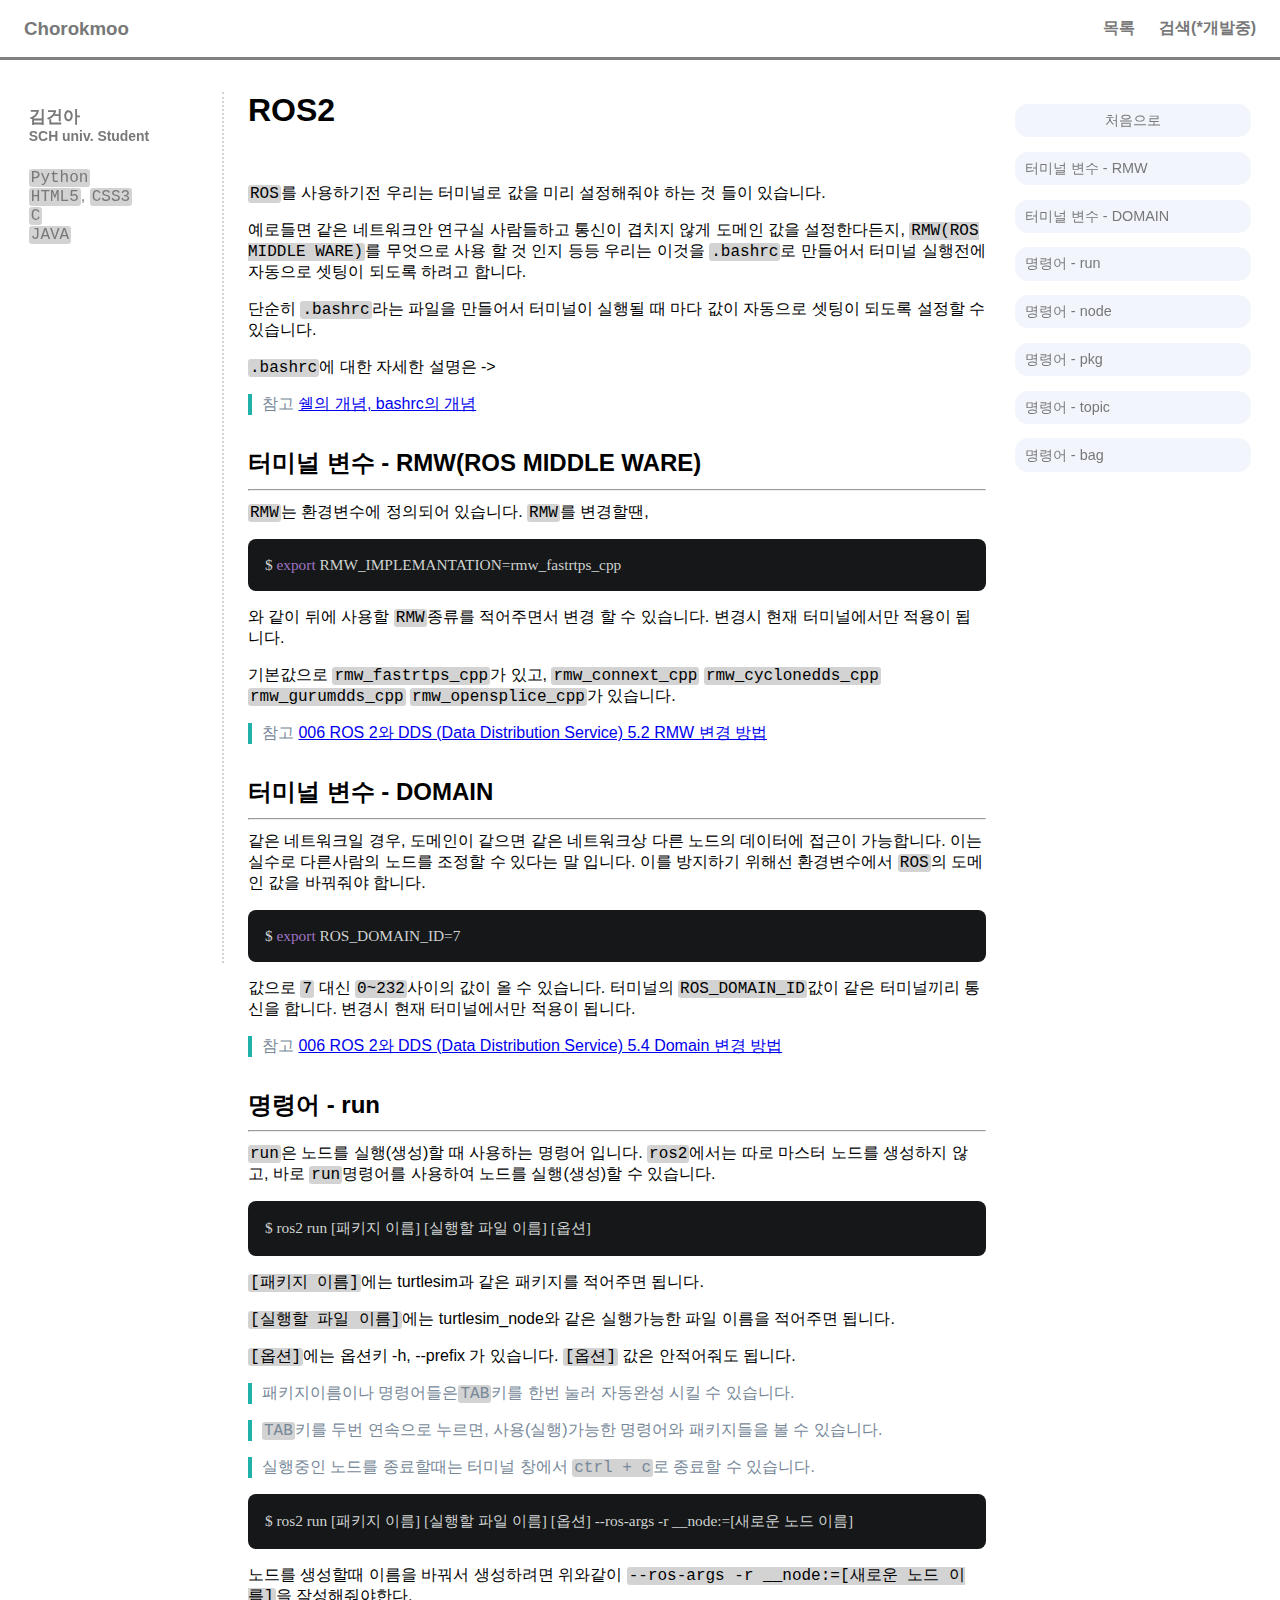
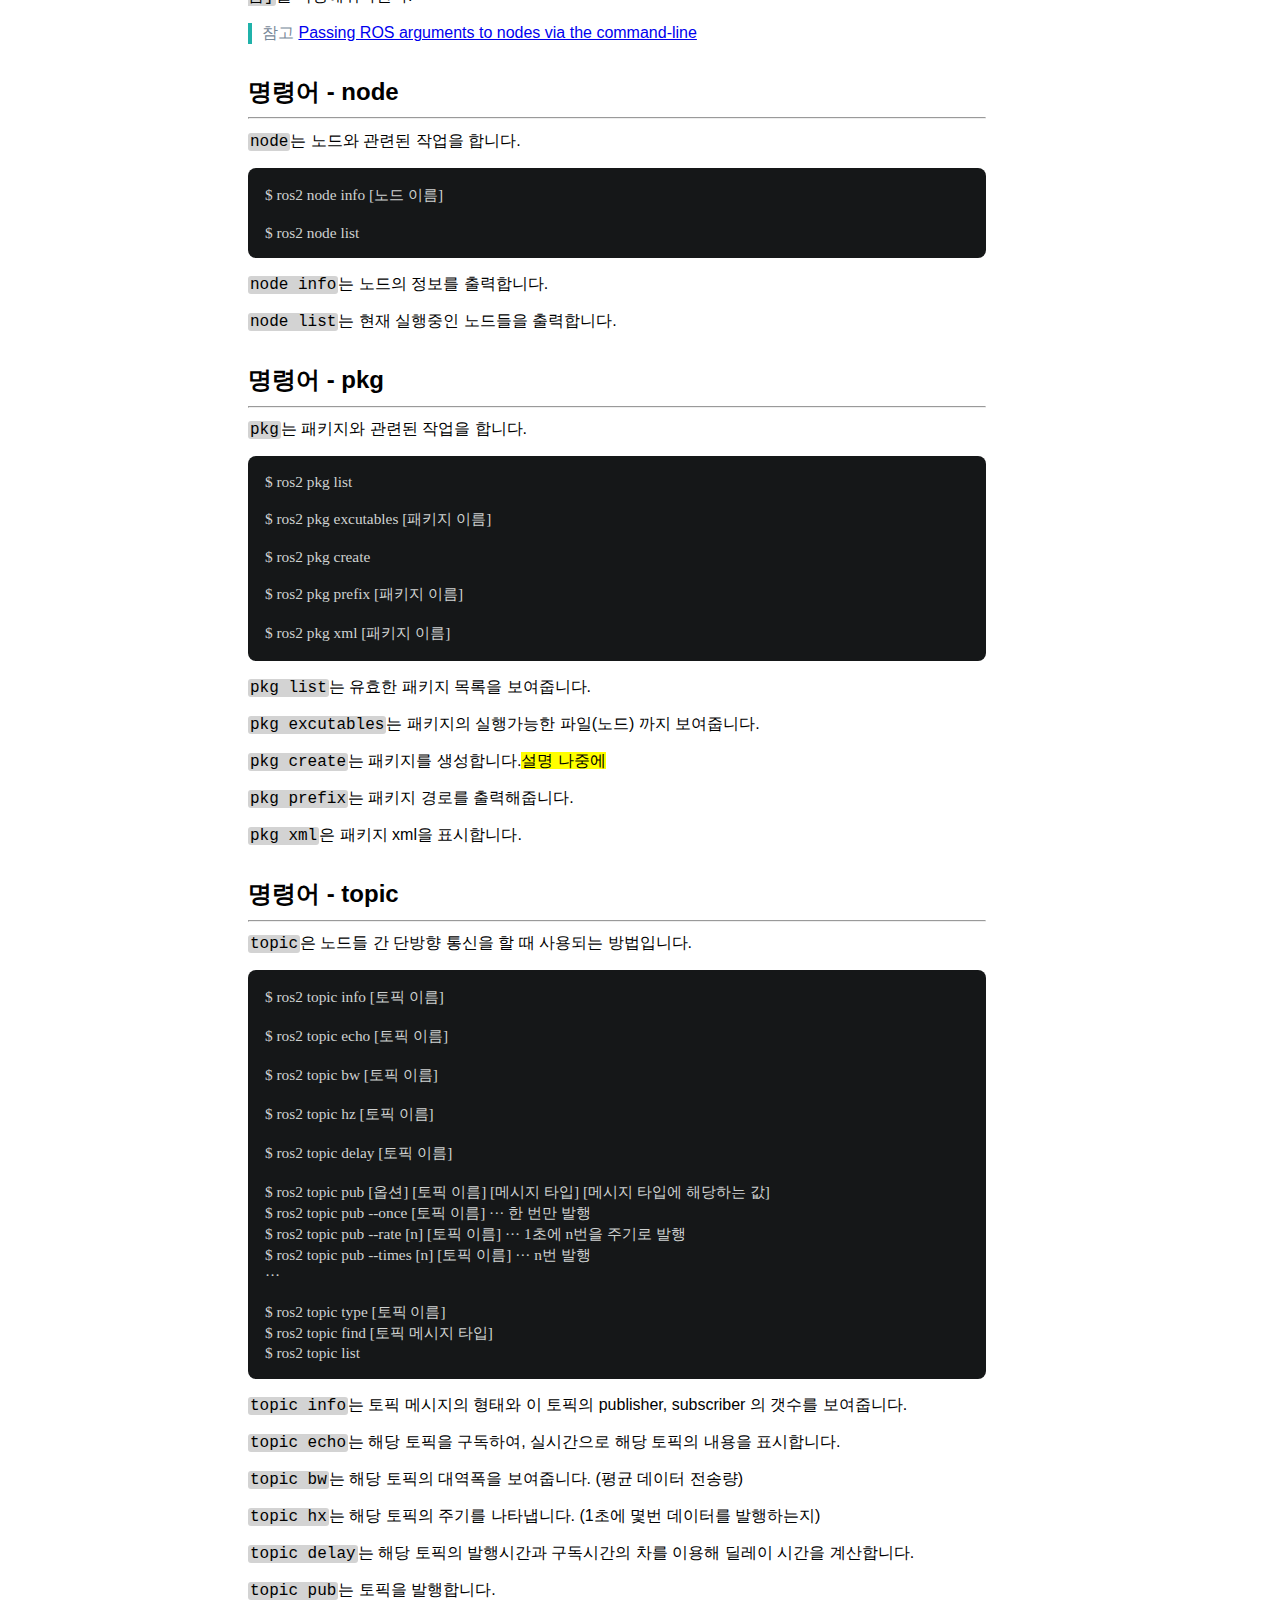
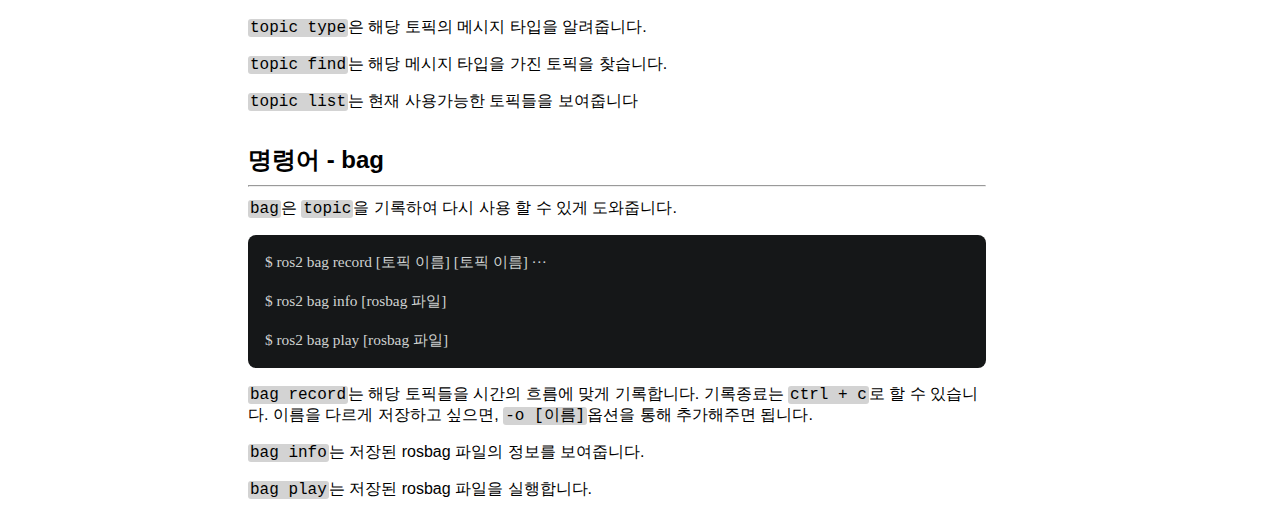
==== ros2.html @ 8f4de49c "Add files via upload" ====
<!DOCTYPE html>
<html lang="ko">
<head>
    <meta charset="UTF-8">
    <meta http-equiv="X-UA-Compatible" content="IE=edge">
    <meta name="viewport" content="width=device-width, initial-scale=1.0">
    <link rel="stylesheet" href="positioning.css" type="text/css">
    <link rel="stylesheet" href="styling.css" type="text/css">
    <link rel="stylesheet" href="code.css" type="text/css">
    <link rel="stylesheet" href="animation.css" type="text/css">
    <link rel="stylesheet" href="test.css" type="text/css">
    <title>초록무의 코딩연습 - ros2 명령어</title>
</head>
<body>
    <div id="top">
        <div id="title"><h3>Chorokmoo</h3></div>
        <div id="nav_things">
            <h4>목록</h4>
            <h4>검색(*개발중)</h4>
        </div>
    </div>
    <div id="center">
        <div id="info">
            <div id="info_card">
                <div>
                    <h5>김건아</h5>
                    <h6>SCH univ. Student</h6>
                    <br>
                </div>
                <div>
                    <p><code>Python</code></p>
                    <p><code>HTML5</code>, <code>CSS3</code></p>
                    <p><code>C</code></p>
                    <p><code>JAVA</code></p>
                </div>
            </div>
        </div>
        <div id="center_m">
            <div id="main">
                <header class="section">
                    <h1>ROS2</h1>
                    <p><code>ROS</code>를 사용하기전 우리는 터미널로 값을 미리 설정해줘야 하는 것 들이 있습니다.</p>
                    <p>예로들면 같은 네트워크안 연구실 사람들하고 통신이 겹치지 않게 도메인 값을 설정한다든지, <code>RMW(ROS MIDDLE WARE)</code>를 무엇으로 사용 할 것 인지 등등 우리는 이것을 <code>.bashrc</code>로 만들어서 터미널 실행전에 자동으로 셋팅이 되도록 하려고 합니다.</p>
                    <p>단순히 <code>.bashrc</code>라는 파일을 만들어서 터미널이 실행될 때 마다 값이 자동으로 셋팅이 되도록 설정할 수 있습니다.</p>
                    <p><code>.bashrc</code>에 대한 자세한 설명은 -> <blockquote>참고 <a href="https://dohk.tistory.com/191" target="_blank">쉘의 개념, bashrc의 개념</a></blockquote></p>
                </header>
                <div id="section_1" class="section">
                    <h2>터미널 변수 - RMW(ROS MIDDLE WARE)</h2>
                    <hr>
                    <p><code>RMW</code>는 환경변수에 정의되어 있습니다. <code>RMW</code>를 변경할땐,</p>
                    <pre><code class="hljs" style="background:#151718;border-radius:8px">$ <span class="hljs-built_in">export</span> RMW_IMPLEMANTATION=rmw_fastrtps_cpp</code></pre>
                    <p>와 같이 뒤에 사용할 <code>RMW</code>종류를 적어주면서 변경 할 수 있습니다. 변경시 현재 터미널에서만 적용이 됩니다.</p>
                    <p>기본값으로 <code>rmw_fastrtps_cpp</code>가 있고, <code>rmw_connext_cpp</code> <code>rmw_cyclonedds_cpp</code> <code>rmw_gurumdds_cpp</code> <code>rmw_opensplice_cpp</code>가 있습니다.</p>
                    <blockquote>참고 <a href="https://cafe.naver.com/openrt/24031" target="_blank">006 ROS 2와 DDS (Data Distribution Service) 5.2 RMW 변경 방법</a></blockquote>
                </div>
                <div id="section_2" class="section">
                    <h2>터미널 변수 - DOMAIN</h2>
                    <hr>
                    <p>같은 네트워크일 경우, 도메인이 같으면 같은 네트워크상 다른 노드의 데이터에 접근이 가능합니다. 이는 실수로 다른사람의 노드를 조정할 수 있다는 말 입니다. 이를 방지하기 위해선 환경변수에서 <code>ROS</code>의 도메인 값을 바꿔줘야 합니다.</p>
                    <pre><code class="hljs" style="background:#151718;border-radius:8px">$ <span class="hljs-built_in">export</span> ROS_DOMAIN_ID=7</code></pre>
                    <p>값으로 <code>7</code> 대신 <code>0~232</code>사이의 값이 올 수 있습니다. 터미널의 <code>ROS_DOMAIN_ID</code>값이 같은 터미널끼리 통신을 합니다. 변경시 현재 터미널에서만 적용이 됩니다.</p>
                    <blockquote>참고 <a href="https://cafe.naver.com/openrt/24031" target="_blank">006 ROS 2와 DDS (Data Distribution Service) 5.4 Domain 변경 방법</a></blockquote>
                </div>
                <div id="section_3" class="section">
                    <h2>명령어 - run</h2>
                    <hr>
                    <p><code>run</code>은 노드를 실행(생성)할 때 사용하는 명령어 입니다. <code>ros2</code>에서는 따로 마스터 노드를 생성하지 않고, 바로 <code>run</code>명령어를 사용하여 노드를 실행(생성)할 수 있습니다.</p>
                    <pre><code class="hljs" style="background:#151718;border-radius:8px">$ ros2 run [패키지 이름] [실행할 파일 이름] [옵션]</code></pre>
                    <p><code>[패키지 이름]</code>에는 turtlesim과 같은 패키지를 적어주면 됩니다.</p>
                    <p><code>[실행할 파일 이름]</code>에는 turtlesim_node와 같은 실행가능한 파일 이름을 적어주면 됩니다.</p>
                    <p><code>[옵션]</code>에는 옵션키 -h, --prefix 가 있습니다. <code>[옵션]</code> 값은 안적어줘도 됩니다.</p>
                    <blockquote>패키지이름이나 명령어들은<code>TAB</code>키를 한번 눌러 자동완성 시킬 수 있습니다.</blockquote>
                    <blockquote><code>TAB</code>키를 두번 연속으로 누르면, 사용(실행)가능한 명령어와 패키지들을 볼 수 있습니다.</blockquote>
                    <blockquote>실행중인 노드를 종료할때는 터미널 창에서 <code>ctrl + c</code>로 종료할 수 있습니다.</blockquote>
                    <pre><code class="hljs" style="background:#151718;border-radius:8px">$ ros2 run [패키지 이름] [실행할 파일 이름] [옵션] --ros-args -r __node:=[새로운 노드 이름]</code></pre>
                    <p>노드를 생성할때 이름을 바꿔서 생성하려면 위와같이 <code>--ros-args -r __node:=[새로운 노드 이름]</code>을 작성해줘야한다.</p>
                    <blockquote>참고 <a href="https://docs.ros.org/en/foxy/How-To-Guides/Node-arguments.html">Passing ROS arguments to nodes via the command-line</a></blockquote>
                </div>
                <div id="section_4" class="section">
                    <h2>명령어 - node</h2>
                    <hr>
                    <p><code>node</code>는 노드와 관련된 작업을 합니다.</p>
                    <pre><code class="hljs" style="background:#151718;border-radius:8px">$ ros2 node info [노드 이름]

$ ros2 node list</code></pre>
                    <p><code>node info</code>는 노드의 정보를 출력합니다.</p>
                    <p><code>node list</code>는 현재 실행중인 노드들을 출력합니다.</p>
                </div>
                <div id="section_5" class="section">
                    <h2>명령어 - pkg</h2>
                    <hr>
                    <p><code>pkg</code>는 패키지와 관련된 작업을 합니다.</p>
                    <pre><code class="hljs" style="background:#151718;border-radius:8px">$ ros2 pkg list

$ ros2 pkg excutables [패키지 이름]
                        
$ ros2 pkg create
                        
$ ros2 pkg prefix [패키지 이름]
                        
$ ros2 pkg xml [패키지 이름]</code></pre>
                    <p><code>pkg list</code>는 유효한 패키지 목록을 보여줍니다.</p>
                    <p><code>pkg excutables</code>는 패키지의 실행가능한 파일(노드) 까지 보여줍니다.</p>
                    <p><code>pkg create</code>는 패키지를 생성합니다.<mark>설명 나중에</mark></p>
                    <p><code>pkg prefix</code>는 패키지 경로를 출력해줍니다.</p>
                    <p><code>pkg xml</code>은 패키지 xml을 표시합니다.</p>
                </div>
                <div id="section_6" class="section">
                    <h2>명령어 - topic</h2>
                    <hr>
                    <p><code>topic</code>은 노드들 간 단방향 통신을 할 때 사용되는 방법입니다.</p>
                    <pre><code class="hljs" style="background:#151718;border-radius:8px">$ ros2 topic info [토픽 이름]

$ ros2 topic echo [토픽 이름]

$ ros2 topic bw [토픽 이름]

$ ros2 topic hz [토픽 이름]

$ ros2 topic delay [토픽 이름]

$ ros2 topic pub [옵션] [토픽 이름] [메시지 타입] [메시지 타입에 해당하는 값]
$ ros2 topic pub --once [토픽 이름] ··· 한 번만 발행
$ ros2 topic pub --rate [n] [토픽 이름] ··· 1초에 n번을 주기로 발행
$ ros2 topic pub --times [n] [토픽 이름] ··· n번 발행
···

$ ros2 topic type [토픽 이름]
$ ros2 topic find [토픽 메시지 타입]
$ ros2 topic list
</code></pre>
                    <p><code>topic info</code>는 토픽 메시지의 형태와 이 토픽의 publisher, subscriber 의 갯수를 보여줍니다.</p>
                    <p><code>topic echo</code>는 해당 토픽을 구독하여, 실시간으로 해당 토픽의 내용을 표시합니다.</p>
                    <p><code>topic bw</code>는 해당 토픽의 대역폭을 보여줍니다. (평균 데이터 전송량)</p>
                    <p><code>topic hx</code>는 해당 토픽의 주기를 나타냅니다. (1초에 몇번 데이터를 발행하는지)</p>
                    <p><code>topic delay</code>는 해당 토픽의 발행시간과 구독시간의 차를 이용해 딜레이 시간을 계산합니다.</p>
                    <p><code>topic pub</code>는 토픽을 발행합니다.</p>
                    <p><code>topic type</code>은 해당 토픽의 메시지 타입을 알려줍니다.</p>
                    <p><code>topic find</code>는 해당 메시지 타입을 가진 토픽을 찾습니다.</p>
                    <p><code>topic list</code>는 현재 사용가능한 토픽들을 보여줍니다</p>

                </div>
                <div id="section_7" class="section">
                    <h2>명령어 - bag</h2>
                    <hr>
                    <p><code>bag</code>은 <code>topic</code>을 기록하여 다시 사용 할 수 있게 도와줍니다.</p>
                    <pre><code class="hljs" style="background:#151718;border-radius:8px">$ ros2 bag record [토픽 이름] [토픽 이름] ···

$ ros2 bag info [rosbag 파일]

$ ros2 bag play [rosbag 파일]</code></pre>
                    <p><code>bag record</code>는 해당 토픽들을 시간의 흐름에 맞게 기록합니다. 기록종료는 <code>ctrl + c</code>로 할 수 있습니다. 이름을 다르게 저장하고 싶으면, <code>-o [이름]</code>옵션을 통해 추가해주면 됩니다.</p>
                    <p><code>bag info</code>는 저장된 rosbag 파일의 정보를 보여줍니다.</p>
                    <p><code>bag play</code>는 저장된 rosbag 파일을 실행합니다.</p>
                </div>
            </div>
            <div id="nav_list">
                <div class="section_nav">
                    <a href="#main">처음으로 </a>
                    <a href="#section_1">터미널 변수 - RMW</a>
                    <a href="#section_2">터미널 변수 - DOMAIN</a>
                    <a href="#section_3">명령어 -  run</a>
                    <a href="#section_4">명령어 -  node</a>
                    <a href="#section_5">명령어 -  pkg</a>
                    <a href="#section_6">명령어 - topic</a>
                    <a href="#section_7">명령어 - bag</a>
                </div>
            </div>
        </div>
    </div>
</body>
</html>
---- positioning.css ----
*{
    margin: 0;
    padding: 0;
    box-sizing: border-box;
}
html, body{
    width: 100%;
    height: 100%;
}


/* 포지셔닝, 사이즈조정 -- #top */
#top{
    width: 100%;
    height: 60px;
    max-width: 1440px;

    margin: 0 auto;
    padding: 0 1.5em;

    border-bottom: 0.2em solid gray;

    display: flex;
    flex-direction: row;
    justify-content: space-between;
    align-items: center;
}

#title, #nav_things{
    display: flex;
    flex-direction: row;
    justify-content: space-between;
}
#nav_things > h4{
    margin-left: 1.5em;
}

/* 포지셔닝, 사이즈조정 -- #center */
#center{
    width: 100%;
    height: auto;
    max-width: 1440px;
    min-height: calc(100vh - 60px);

    margin: 2em auto;

    display: flex;
    flex-direction: row;
    justify-content: space-between;
    align-items: flex-start;
}
@media screen and (max-width:1120px){
    #center{
        flex-direction: column;
        justify-content: start;
        align-items: stretch;

        margin-top: 1em;
    }
}

#info, #nav_list{
    position: -webkit-sticky;
    position: sticky;
    top: calc(60px - 2em);
}
#info{
    width: 15%;
    height: calc(100vh - 2em + 0.2em);
    min-width: 200px;

    margin-left: 1.5em;

    border-right: 2px dotted lightgray;
}
#info_card{
    width: auto;
    padding: 0.75em 0.3em;
}
#info_card > h5, #info_card > hr{
    margin-bottom: 0.5em;
}
@media screen and (max-width:1120px){
    #info{
        width: calc(100% - 3em);
        height: auto;
        min-width: none;
    
        margin: 0 1.5em;

        border-right: none;
        border-bottom: 2px dotted lightgray;

        position: static;
        top: none;
    }
    #info_card{
        display: flex;
        flex-direction: row;
        justify-items:self-start;

        padding-bottom: 1.7em;
    }
    #info_card > div{
        margin-right: 2em;
    }
}


#center_m{
    width: 85%;
    height: auto;

    margin: 0 1.5em;

    display: flex;
    flex-direction: row;
    justify-content: space-between;
    align-items: flex-start;
}
@media screen and (max-width:1120px){
    #center_m{
        width: calc(100% - 3em);
    }
}
@media screen and (max-width:880px){
    #center_m{
        flex-direction: column-reverse;
        justify-content: start;
        align-items: stretch;
    }
}
#main{
    width: 75%;
    height: auto;
    min-height: 700px;

    margin-right: 1.5em;
}
@media screen and (max-width:1120px){
    #main{
        padding-top: 2em;
    }
}
@media screen and (max-width:880px){
    #main{
        width: 100%;
        margin: 0;
    }
}
#nav_list{
    width: 25%;
    height: auto;
    min-width: 200px;
}
@media screen and (max-width:1120px){
    #nav_list{
        margin-top: 2em;
    }
}
@media screen and (max-width:880px){
    #nav_list{
        width: 100%;

        margin-top: 0.7em;

        position: static;
        top: none;
    }
}

.section_nav{
    width: 100%;
    height: auto;
    max-height: calc(100vh - 2em + 0.3em);
    
    padding: 0.75em 0.3em;
    
    display: flex;
    flex-direction: column;
    justify-content: flex-start;
}
.section_nav > a{
    margin-top: 1em;
    padding: 0.5em 0.7em;
}
.section_nav > a:first-child{
    margin-top: 0;
}
---- styling.css ----
html{
    font-size: 16px;
    font-family: -apple-system,BlinkMacSystemFont,"Roboto","Segoe UI","Helvetica Neue","Lucida Grande",Arial,sans-serif;
    scroll-behavior: smooth;
}
/* 글씨 색상*/
#info_card > div, #top, #nav_list > div > a{
    color: rgb(120, 120, 120);
}

/* 소스코드 스타일 - (Seti) designed by "Codye" */
pre > code.hljs{
    padding: 1.1em;
    font-family: 'Menlo';
    font-size: 1.2vw; /* 임시방편, code 내용이 overflow 되면 box width 비율 계산에 이상 생김 -> 현재 overflow 안되게만 임시 조치 한 상태임*/
    overflow: auto;
}
@media screen and (max-width:1120px){
    pre > code.hljs{
        font-size: 1.5vw;
    }
}
@media screen and (max-width:880px){
    pre > code.hljs{
        font-size: 2.3vw;
    }
}

/* 프로필(info) 디자인 */
#info_card > div{
    color: rgb(120, 120, 120);
    font-size: 1.3em;
}
#info_card > div > p{
    font-size: 16px;
}


/* 네비게이션(앵커) 디자인 */
.section_nav{
    overflow-y: auto;
    
    border-radius: 15px;
}
.section_nav > a{
    border-radius: 13px;

    text-decoration: none;
    font-weight: 450;
    font-size: 0.9em;
    color: black;
    background-color: rgb(242, 246, 252);
}
.section_nav > a:first-child{
    text-align: center;
}



/* 블럭 디테일 디자인 */
#main > header, #main > div{
    width: 100%;
    height: auto;

    padding-top: 1em;
    overflow: auto; /* 자식요소 마진값 부모블록 범위 인정 */
}
#main > header:first-child{
    padding-top: 0;
}

header > h1{
    margin-bottom: 1.7em;
}
.section > h2{
    margin-bottom: 0.4em;
}
.section > hr{
    margin-bottom: 0.7em;
}
.section > p, .section > pre{
    margin-bottom: 1em;
}
.section > blockquote{
    margin-bottom: 1em;
    padding-left: 10px;
    border-left: 4px solid lightseagreen;
    color: lightslategray;
}
blockquote > code, p > code{
    background-color: lightgray;
    border-radius: 3px;
    padding: 0 2px;
}
---- code.css ----
.hljs{
    display:block;
    color:#CFD2D1;
    padding:0.5em;
}

.hljs-function{color:#56B5DB;}
.hljs-quote{color:#41535C;}
.hljs-section{color:#56B5DB;}
.hljs-builtin-name{color: #A074C4;}
.hljs-type{color:#56B5DB;}
.hljs-string{color:#8DDEFE;}
.hljs-keyword{color:#E6CD69;}
.hljs-template-variable{color:#3A9991;}
.hljs-regexp{color:#3A9991;}
.hljs-number{color: #CD4045;}
.hljs-strong{font-weight:bold;}
.hljs-deletion{color:#3A9991;}
.hljs-name{color:#3A9991;}
.hljs-attribute{color:#3A9991;}
.hljs-comment{color:#41535C;}
.hljs-addition{color:#8DDEFE;}
.hljs-params{color:#56B5DB;}
.hljs-selector-id{color:#3A9991;}
.hljs-emphasis{font-style:italic;}
.hljs-selector-tag{color:#E6CD69;}
.hljs-selector-class{color:#3A9991;}
.hljs-symbol{color:#8DDEFE;}
.hljs-literal{color: #A074C4;}
.hljs-class{color:#56B5DB;}
.hljs-variable{color:#3A9991;}
.hljs-meta{color:#149b93;}
.hljs-link{color:#3A9991;}
.hljs-built_in{color: #A074C4;}
.hljs-bullet{color:#8DDEFE;}
.hljs-title{color:#56B5DB;}
.hljs-tag{color:#3A9991;}
---- animation.css ----
#top{
    animation-name: rainbow_power_border;
    animation-duration: 4s;
    animation-iteration-count: infinite;
    animation-timing-function: linear;
}

@keyframes rainbow_power_border {
    from{border-color: rgb(250, 125, 125);}
    15%{border-color: rgb(255, 204, 110);}
    30%{border-color: rgb(240, 240, 111);}
    45%{border-color: rgb(118, 235, 118);}
    60%{border-color: rgb(134, 134, 255);}
    75%{border-color: rgb(106, 106, 209);}
    90%{border-color: rgb(175, 94, 175);}
    to{border-color: rgb(250, 125, 125);}
}

#info_card > div h5:hover,
#info_card > div h6:hover,
#info_card > div > p code:hover,
#top h3:hover,
#top > div h4:hover,
#nav_list > div > a:hover{
    color: rgb(45, 45, 45);
}

/* 미완성
#nav_list > div > a:hover{
    animation-name: select;
    animation-duration: 0.3s;
    animation-timing-function: ease-out;
}

@keyframes select {
    from{color: rgb(120, 120, 120);}
    to{color: rgb(45, 45, 45);}
}
*/
---- test.css ----
/*
#top{
    background-color: yellowgreen;
}
#info{
    background-color: purple;
}
#main{
    background-color: lightpink;
}
#nav_list{
    background-color: lightsalmon;
}
*/
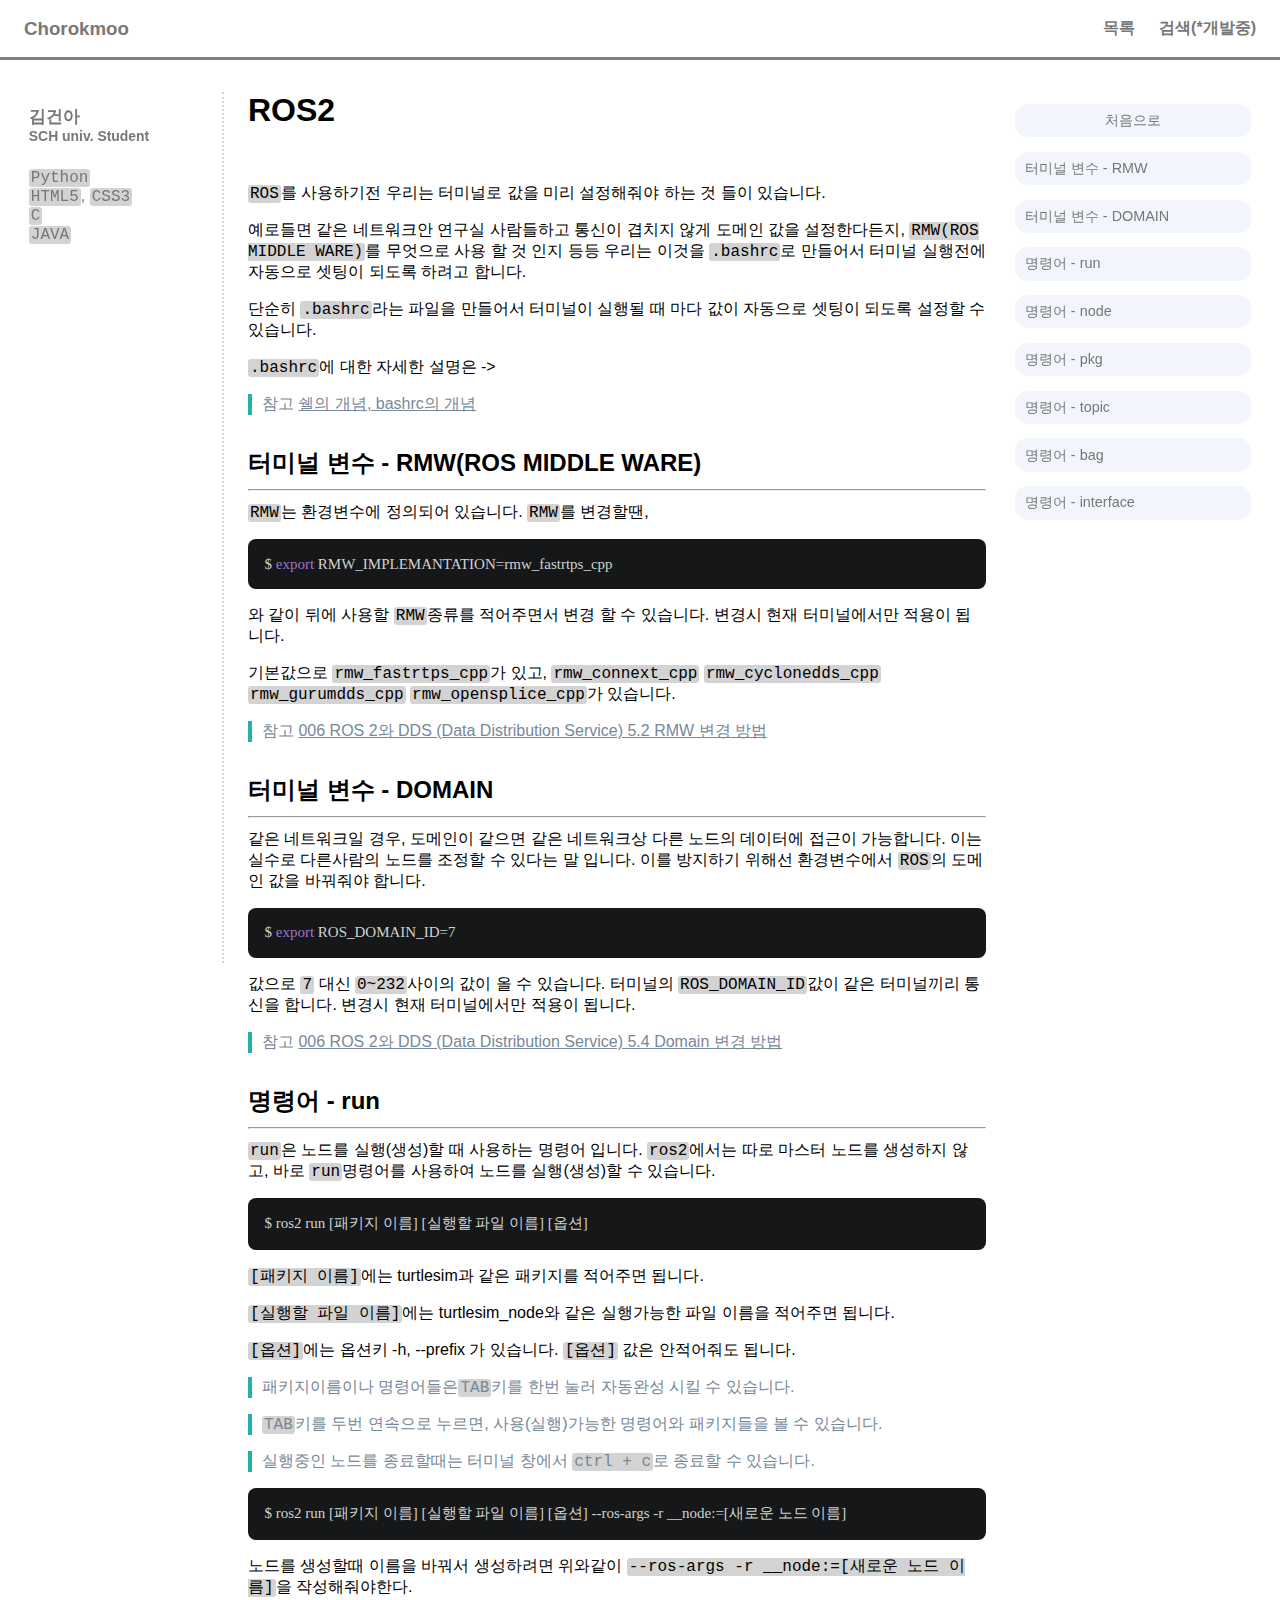
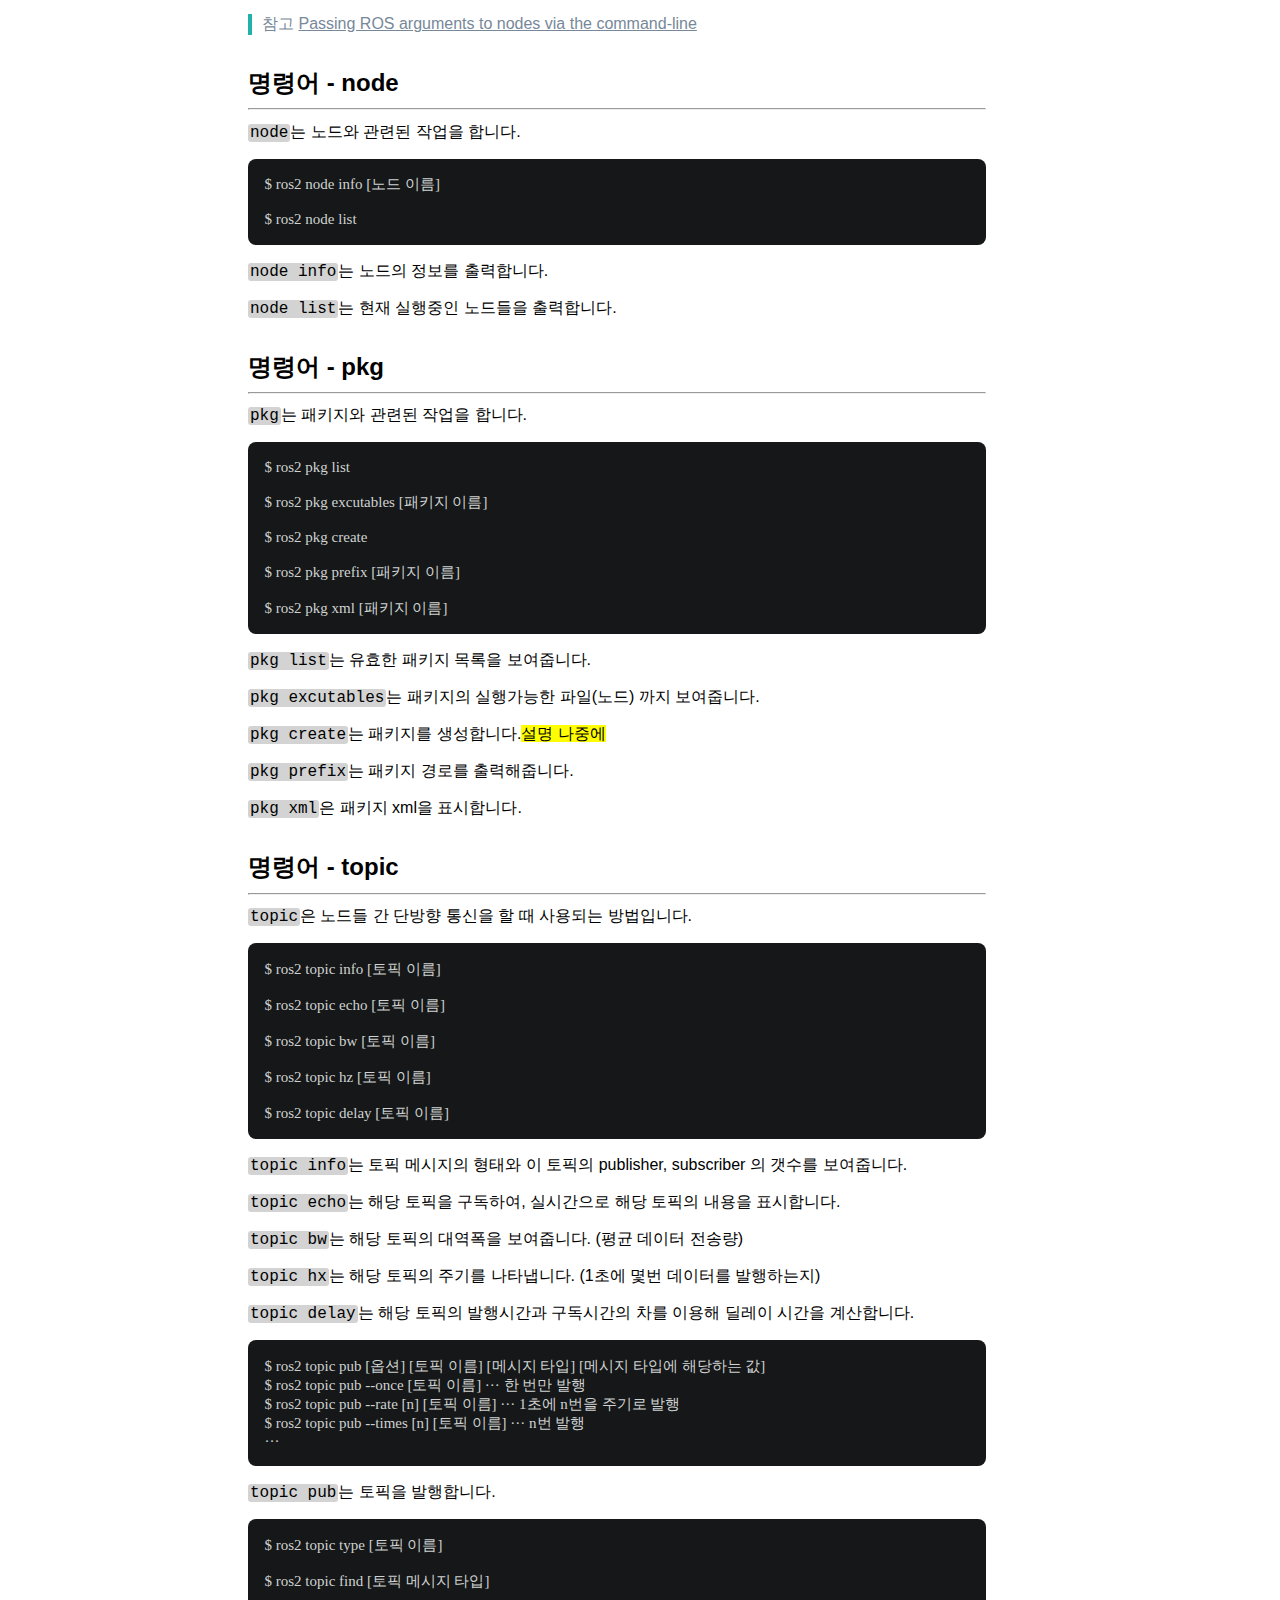
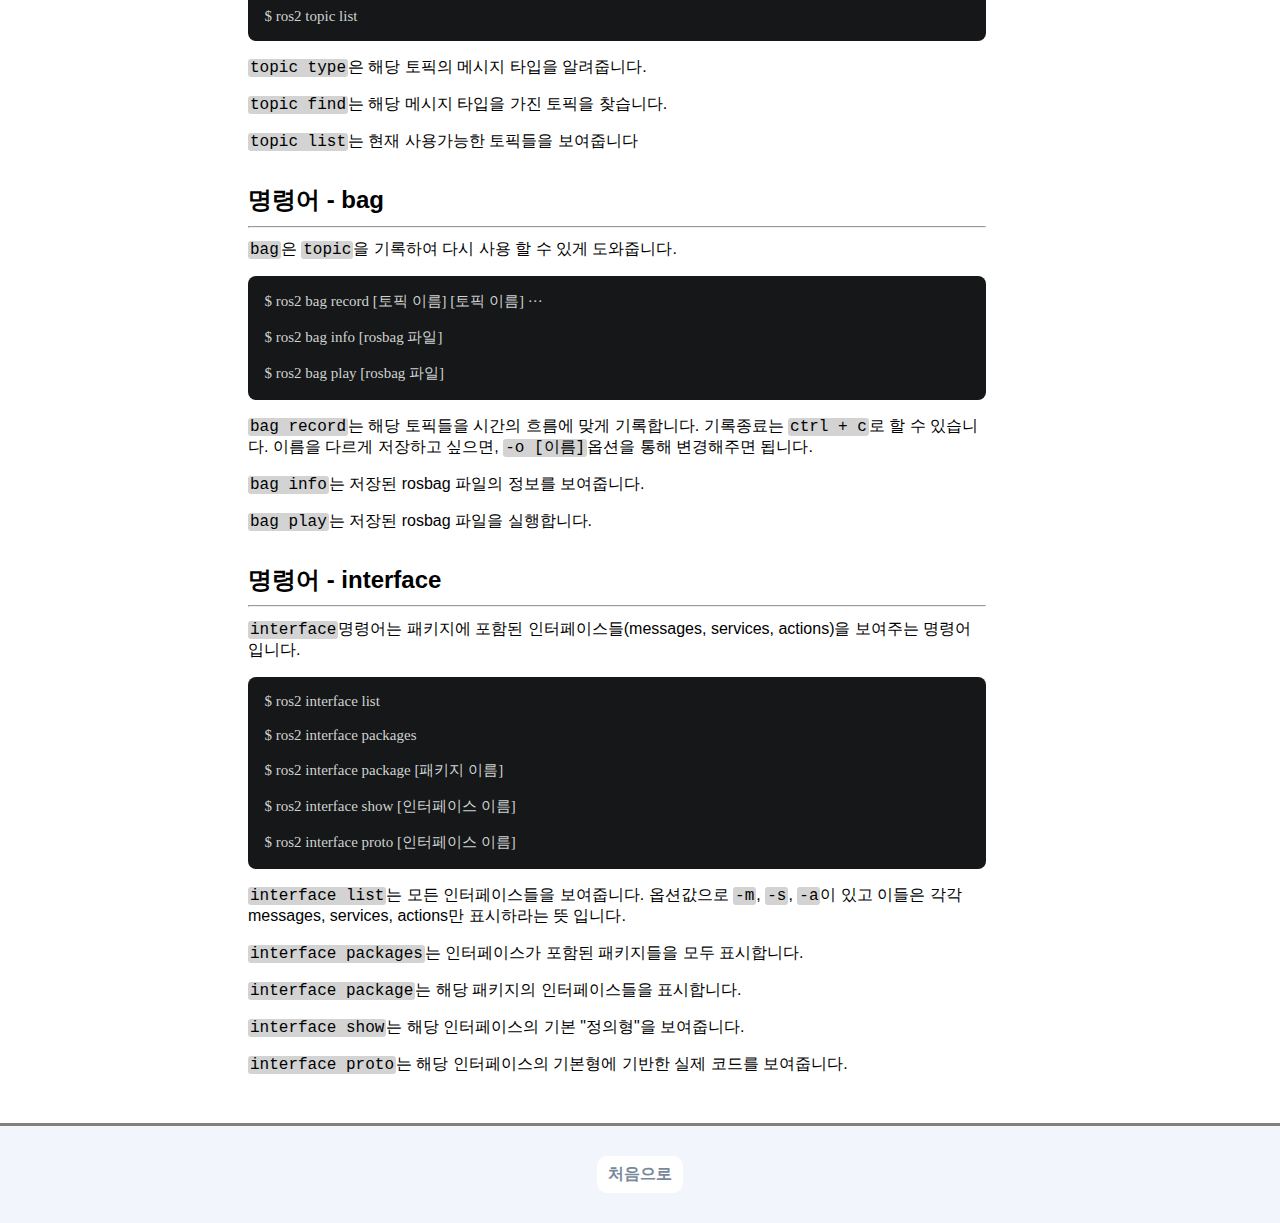
==== commit f30130fd: "Add files via upload" ====
--- a/ros2.html
+++ b/ros2.html
@@ -117,24 +117,23 @@
 
 $ ros2 topic hz [토픽 이름]
 
-$ ros2 topic delay [토픽 이름]
-
-$ ros2 topic pub [옵션] [토픽 이름] [메시지 타입] [메시지 타입에 해당하는 값]
-$ ros2 topic pub --once [토픽 이름] ··· 한 번만 발행
-$ ros2 topic pub --rate [n] [토픽 이름] ··· 1초에 n번을 주기로 발행
-$ ros2 topic pub --times [n] [토픽 이름] ··· n번 발행
-···
-
-$ ros2 topic type [토픽 이름]
-$ ros2 topic find [토픽 메시지 타입]
-$ ros2 topic list
-</code></pre>
+$ ros2 topic delay [토픽 이름]</code></pre>
                     <p><code>topic info</code>는 토픽 메시지의 형태와 이 토픽의 publisher, subscriber 의 갯수를 보여줍니다.</p>
                     <p><code>topic echo</code>는 해당 토픽을 구독하여, 실시간으로 해당 토픽의 내용을 표시합니다.</p>
                     <p><code>topic bw</code>는 해당 토픽의 대역폭을 보여줍니다. (평균 데이터 전송량)</p>
                     <p><code>topic hx</code>는 해당 토픽의 주기를 나타냅니다. (1초에 몇번 데이터를 발행하는지)</p>
                     <p><code>topic delay</code>는 해당 토픽의 발행시간과 구독시간의 차를 이용해 딜레이 시간을 계산합니다.</p>
+                    <pre><code class="hljs" style="background:#151718;border-radius:8px">$ ros2 topic pub [옵션] [토픽 이름] [메시지 타입] [메시지 타입에 해당하는 값]
+$ ros2 topic pub --once [토픽 이름] ··· 한 번만 발행
+$ ros2 topic pub --rate [n] [토픽 이름] ··· 1초에 n번을 주기로 발행
+$ ros2 topic pub --times [n] [토픽 이름] ··· n번 발행
+···</code></pre>
                     <p><code>topic pub</code>는 토픽을 발행합니다.</p>
+                    <pre><code class="hljs" style="background:#151718;border-radius:8px">$ ros2 topic type [토픽 이름]
+
+$ ros2 topic find [토픽 메시지 타입]
+
+$ ros2 topic list</code></pre>
                     <p><code>topic type</code>은 해당 토픽의 메시지 타입을 알려줍니다.</p>
                     <p><code>topic find</code>는 해당 메시지 타입을 가진 토픽을 찾습니다.</p>
                     <p><code>topic list</code>는 현재 사용가능한 토픽들을 보여줍니다</p>
@@ -149,9 +148,28 @@
 $ ros2 bag info [rosbag 파일]
 
 $ ros2 bag play [rosbag 파일]</code></pre>
-                    <p><code>bag record</code>는 해당 토픽들을 시간의 흐름에 맞게 기록합니다. 기록종료는 <code>ctrl + c</code>로 할 수 있습니다. 이름을 다르게 저장하고 싶으면, <code>-o [이름]</code>옵션을 통해 추가해주면 됩니다.</p>
+                    <p><code>bag record</code>는 해당 토픽들을 시간의 흐름에 맞게 기록합니다. 기록종료는 <code>ctrl + c</code>로 할 수 있습니다. 이름을 다르게 저장하고 싶으면, <code>-o [이름]</code>옵션을 통해 변경해주면 됩니다.</p>
                     <p><code>bag info</code>는 저장된 rosbag 파일의 정보를 보여줍니다.</p>
                     <p><code>bag play</code>는 저장된 rosbag 파일을 실행합니다.</p>
+                </div>
+                <div id="section_8" class="section">
+                    <h2>명령어 - interface</h2>
+                    <hr>
+                    <p><code>interface</code>명령어는 패키지에 포함된 인터페이스들(messages, services, actions)을 보여주는 명령어 입니다.</p>
+                    <pre><code class="hljs" style="background:#151718;border-radius:8px">$ ros2 interface list
+
+$ ros2 interface packages
+                        
+$ ros2 interface package [패키지 이름]
+                        
+$ ros2 interface show [인터페이스 이름]
+                        
+$ ros2 interface proto [인터페이스 이름]</code></pre>
+                    <p><code>interface list</code>는 모든 인터페이스들을 보여줍니다. 옵션값으로 <code>-m</code>, <code>-s</code>, <code>-a</code>이 있고 이들은 각각 messages, services, actions만 표시하라는 뜻 입니다.</p>
+                    <p><code>interface packages</code>는 인터페이스가 포함된 패키지들을 모두 표시합니다.</p>
+                    <p><code>interface package</code>는 해당 패키지의 인터페이스들을 표시합니다.</p>
+                    <p><code>interface show</code>는 해당 인터페이스의 기본 "정의형"을 보여줍니다.</p>
+                    <p><code>interface proto</code>는 해당 인터페이스의 기본형에 기반한 실제 코드를 보여줍니다.</p>
                 </div>
             </div>
             <div id="nav_list">
@@ -164,9 +182,13 @@
                     <a href="#section_5">명령어 -  pkg</a>
                     <a href="#section_6">명령어 - topic</a>
                     <a href="#section_7">명령어 - bag</a>
+                    <a href="#section_8">명령어 - interface</a>
                 </div>
             </div>
         </div>
     </div>
+    <footer>
+        <a href="#main">처음으로</a>
+    </footer>
 </body>
 </html>--- a/positioning.css
+++ b/positioning.css
@@ -186,4 +186,24 @@
 }
 .section_nav > a:first-child{
     margin-top: 0;
+}
+
+footer{
+    width: 100%;
+    height: 100px;
+    /* background-color: beige; */
+    background-color: rgb(242, 246, 252);
+    border-top: 0.2em solid gray;
+
+    display: flex;
+    flex-direction: row;
+    justify-content: space-evenly;
+    align-items: center;
+}
+footer > a{
+    width: auto;
+    height: auto;
+    background-color: white;
+
+    padding: 0.5em 0.7em;
 }--- a/styling.css
+++ b/styling.css
@@ -23,6 +23,11 @@
 @media screen and (max-width:880px){
     pre > code.hljs{
         font-size: 2.3vw;
+    }
+}
+@media screen and (min-width:1245px) {
+    pre > code.hljs{
+        font-size: 15px;
     }
 }
 
@@ -69,7 +74,7 @@
     padding-top: 0;
 }
 
-header > h1{
+.section > h1{
     margin-bottom: 1.7em;
 }
 .section > h2{
@@ -87,8 +92,26 @@
     border-left: 4px solid lightseagreen;
     color: lightslategray;
 }
+blockquote > a{
+    margin: 0;
+    padding: 0;
+    color: lightslategray;
+}
+
 blockquote > code, p > code{
     background-color: lightgray;
     border-radius: 3px;
     padding: 0 2px;
 }
+
+p > blockquote{
+    display: inline-block;
+}
+
+footer > a{
+    text-decoration: none;
+    color: lightslategray;
+    border-radius: 10px;
+    font-size: 1em;
+    font-weight: 600;
+}--- a/animation.css
+++ b/animation.css
@@ -1,4 +1,4 @@
-#top{
+#top, footer{
     animation-name: rainbow_power_border;
     animation-duration: 4s;
     animation-iteration-count: infinite;
@@ -21,7 +21,7 @@
 #info_card > div > p code:hover,
 #top h3:hover,
 #top > div h4:hover,
-#nav_list > div > a:hover{
+#nav_list > div > a:hover, footer > a:hover{
     color: rgb(45, 45, 45);
 }
 
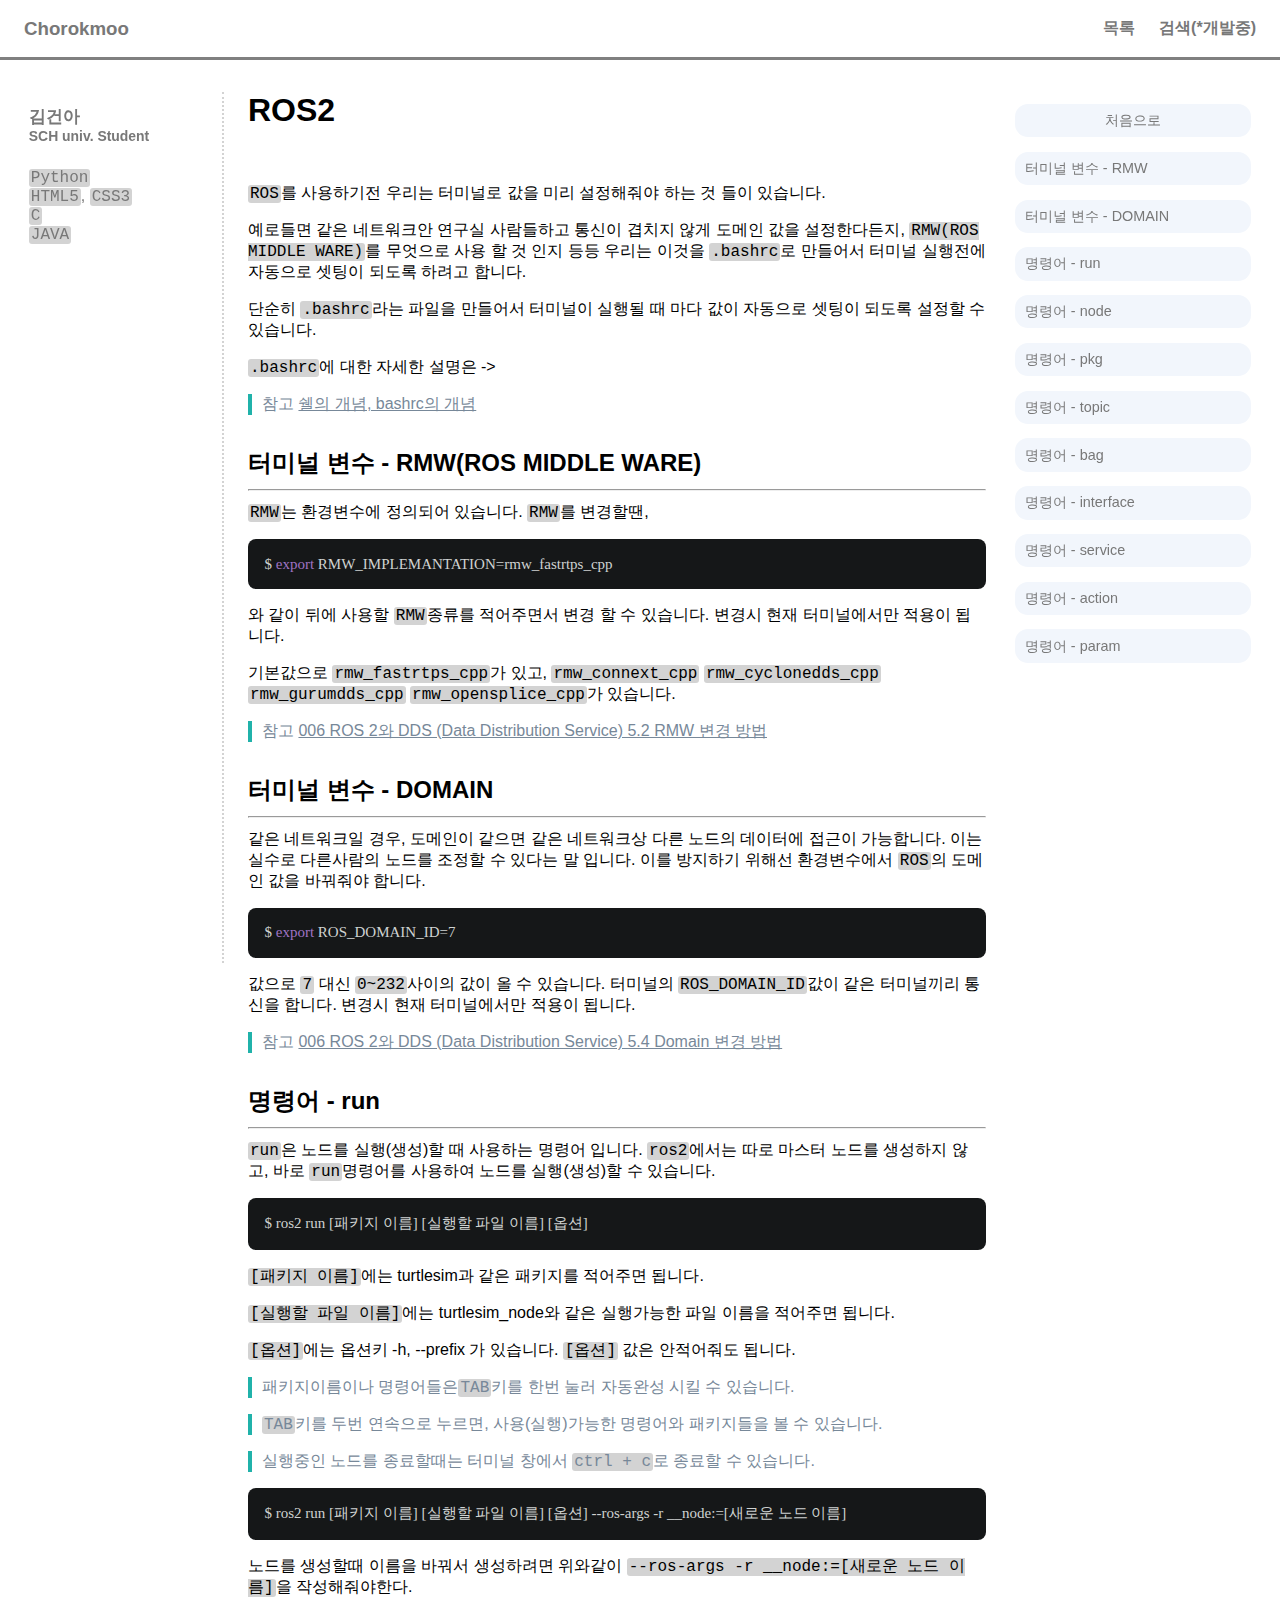
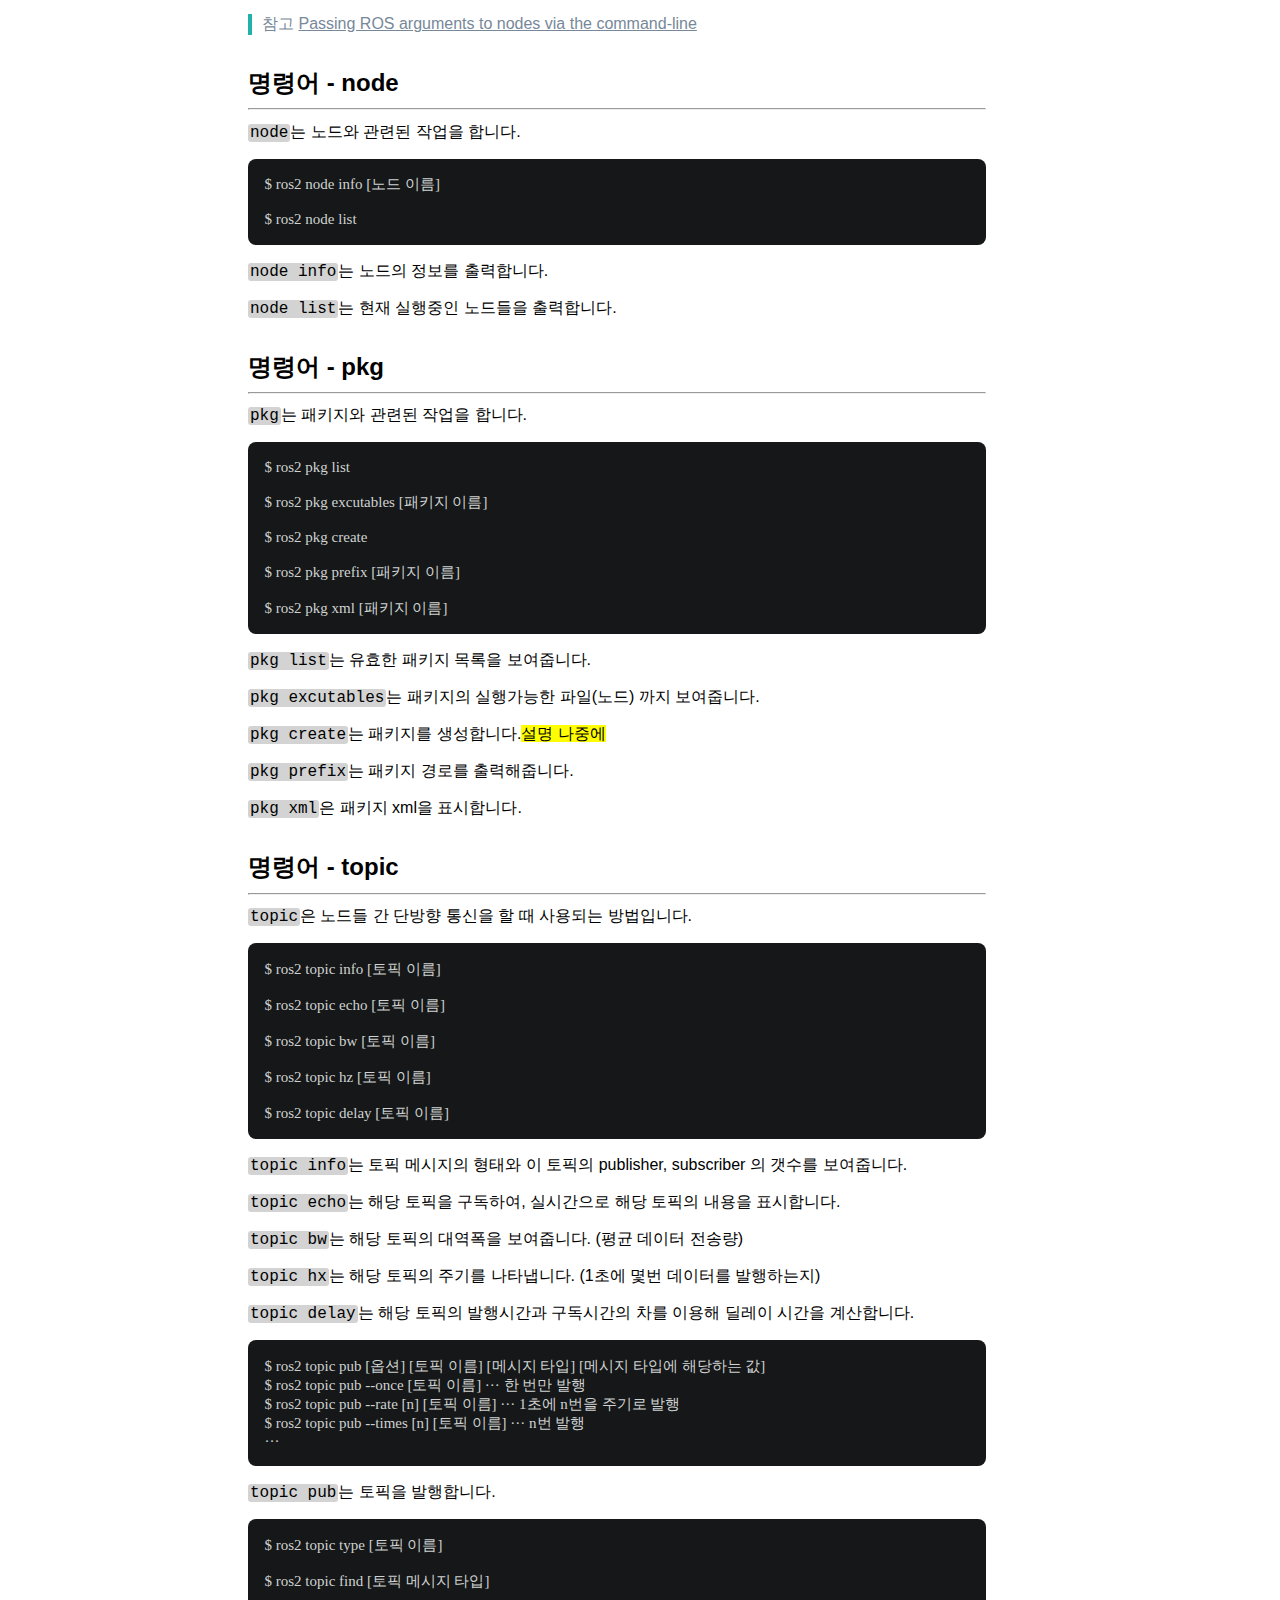
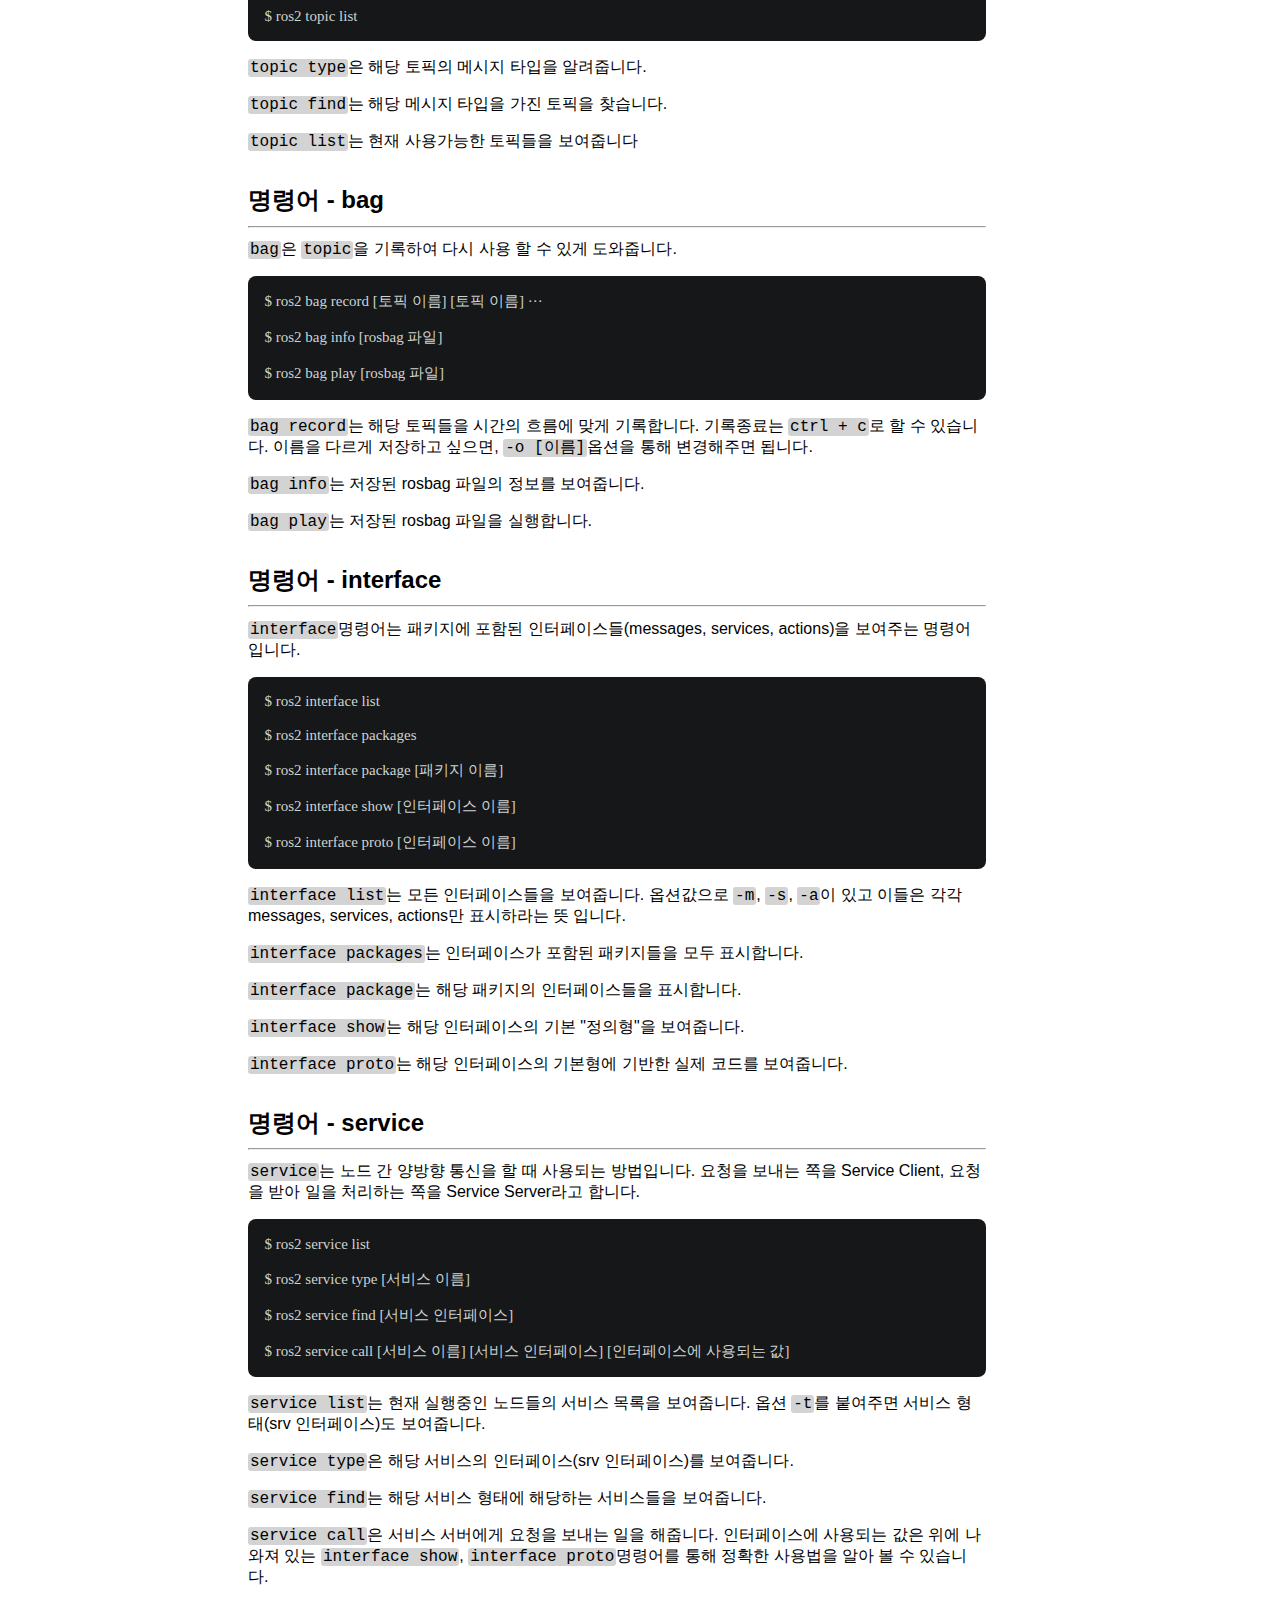
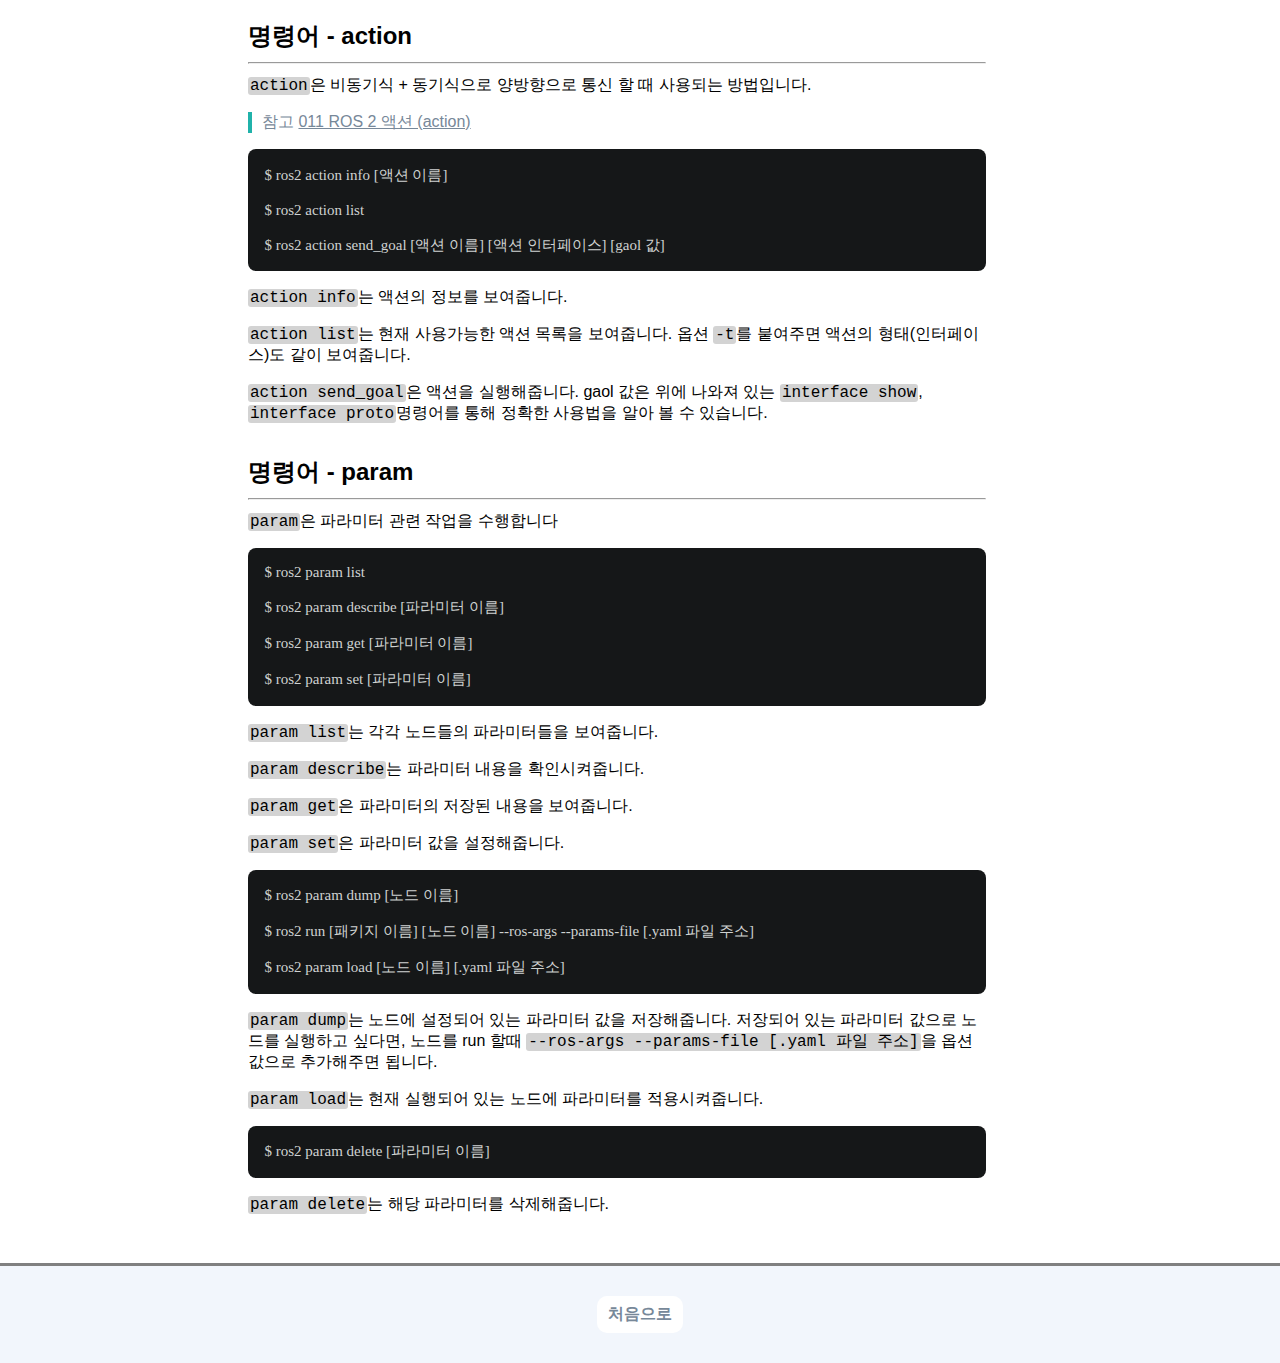
==== commit 7442a31a: "Add files via upload" ====
--- a/ros2.html
+++ b/ros2.html
@@ -171,6 +171,61 @@
                     <p><code>interface show</code>는 해당 인터페이스의 기본 "정의형"을 보여줍니다.</p>
                     <p><code>interface proto</code>는 해당 인터페이스의 기본형에 기반한 실제 코드를 보여줍니다.</p>
                 </div>
+                <div id="section_9" class="section">
+                    <h2>명령어 - service</h2>
+                    <hr>
+                    <p><code>service</code>는 노드 간 양방향 통신을 할 때 사용되는 방법입니다. 요청을 보내는 쪽을 Service Client, 요청을 받아 일을 처리하는 쪽을 Service Server라고 합니다.</p>
+                    <pre><code class="hljs" style="background:#151718;border-radius:8px">$ ros2 service list
+                    
+$ ros2 service type [서비스 이름]
+
+$ ros2 service find [서비스 인터페이스]
+
+$ ros2 service call [서비스 이름] [서비스 인터페이스] [인터페이스에 사용되는 값]</code></pre>
+                    <p><code>service list</code>는 현재 실행중인 노드들의 서비스 목록을 보여줍니다. 옵션 <code>-t</code>를 붙여주면 서비스 형태(srv 인터페이스)도 보여줍니다.</p>
+                    <p><code>service type</code>은 해당 서비스의 인터페이스(srv 인터페이스)를 보여줍니다.</p>
+                    <p><code>service find</code>는 해당 서비스 형태에 해당하는 서비스들을 보여줍니다.</p>
+                    <p><code>service call</code>은 서비스 서버에게 요청을 보내는 일을 해줍니다. 인터페이스에 사용되는 값은 위에 나와져 있는 <code>interface show</code>, <code>interface proto</code>명령어를 통해 정확한 사용법을 알아 볼 수 있습니다.</p>
+                </div>
+                <div id="section_10" class="section">
+                    <h2>명령어 - action</h2>
+                    <hr>
+                    <p><code>action</code>은 비동기식 + 동기식으로 양방향으로 통신 할 때 사용되는 방법입니다.</p>
+                    <blockquote>참고 <a href="https://cafe.naver.com/openrt/24128">011 ROS 2 액션 (action)</a></blockquote>
+                    <pre><code class="hljs" style="background:#151718;border-radius:8px">$ ros2 action info [액션 이름]
+
+$ ros2 action list
+                        
+$ ros2 action send_goal [액션 이름] [액션 인터페이스] [gaol 값]</code></pre>
+                    <p><code>action info</code>는 액션의 정보를 보여줍니다.</p>
+                    <p><code>action list</code>는 현재 사용가능한 액션 목록을 보여줍니다. 옵션 <code>-t</code>를 붙여주면 액션의 형태(인터페이스)도 같이 보여줍니다.</p>
+                    <p><code>action send_goal</code>은 액션을 실행해줍니다. gaol 값은 위에 나와져 있는 <code>interface show</code>, <code>interface proto</code>명령어를 통해 정확한 사용법을 알아 볼 수 있습니다.</p>
+                </div>
+                <div id="section_11" class="section">
+                    <h2>명령어 - param</h2>
+                    <hr>
+                    <p><code>param</code>은 파라미터 관련 작업을 수행합니다</p>
+                    <pre><code class="hljs" style="background:#151718;border-radius:8px">$ ros2 param list
+                    
+$ ros2 param describe [파라미터 이름]
+
+$ ros2 param get [파라미터 이름]
+
+$ ros2 param set [파라미터 이름]</code></pre>
+                    <p><code>param list</code>는 각각 노드들의 파라미터들을 보여줍니다.</p>
+                    <p><code>param describe</code>는 파라미터 내용을 확인시켜줍니다.</p>
+                    <p><code>param get</code>은 파라미터의 저장된 내용을 보여줍니다.</p>
+                    <p><code>param set</code>은 파라미터 값을 설정해줍니다.</p>
+                    <pre><code class="hljs" style="background:#151718;border-radius:8px">$ ros2 param dump [노드 이름]
+                    
+$ ros2 run [패키지 이름] [노드 이름] --ros-args --params-file [.yaml 파일 주소]
+
+$ ros2 param load [노드 이름] [.yaml 파일 주소]</code></pre>
+                    <p><code>param dump</code>는 노드에 설정되어 있는 파라미터 값을 저장해줍니다. 저장되어 있는 파라미터 값으로 노드를 실행하고 싶다면, 노드를 run 할때 <code>--ros-args --params-file [.yaml 파일 주소]</code>을 옵션값으로 추가해주면 됩니다.</p>
+                    <p><code>param load</code>는 현재 실행되어 있는 노드에 파라미터를 적용시켜줍니다.</p>
+                    <pre><code class="hljs" style="background:#151718;border-radius:8px">$ ros2 param delete [파라미터 이름]</code></pre>
+                    <p><code>param delete</code>는 해당 파라미터를 삭제해줍니다.</p>
+                </div>
             </div>
             <div id="nav_list">
                 <div class="section_nav">
@@ -183,6 +238,9 @@
                     <a href="#section_6">명령어 - topic</a>
                     <a href="#section_7">명령어 - bag</a>
                     <a href="#section_8">명령어 - interface</a>
+                    <a href="#section_9">명령어 - service</a>
+                    <a href="#section_10">명령어 - action</a>
+                    <a href="#section_11">명령어 - param</a>
                 </div>
             </div>
         </div>
